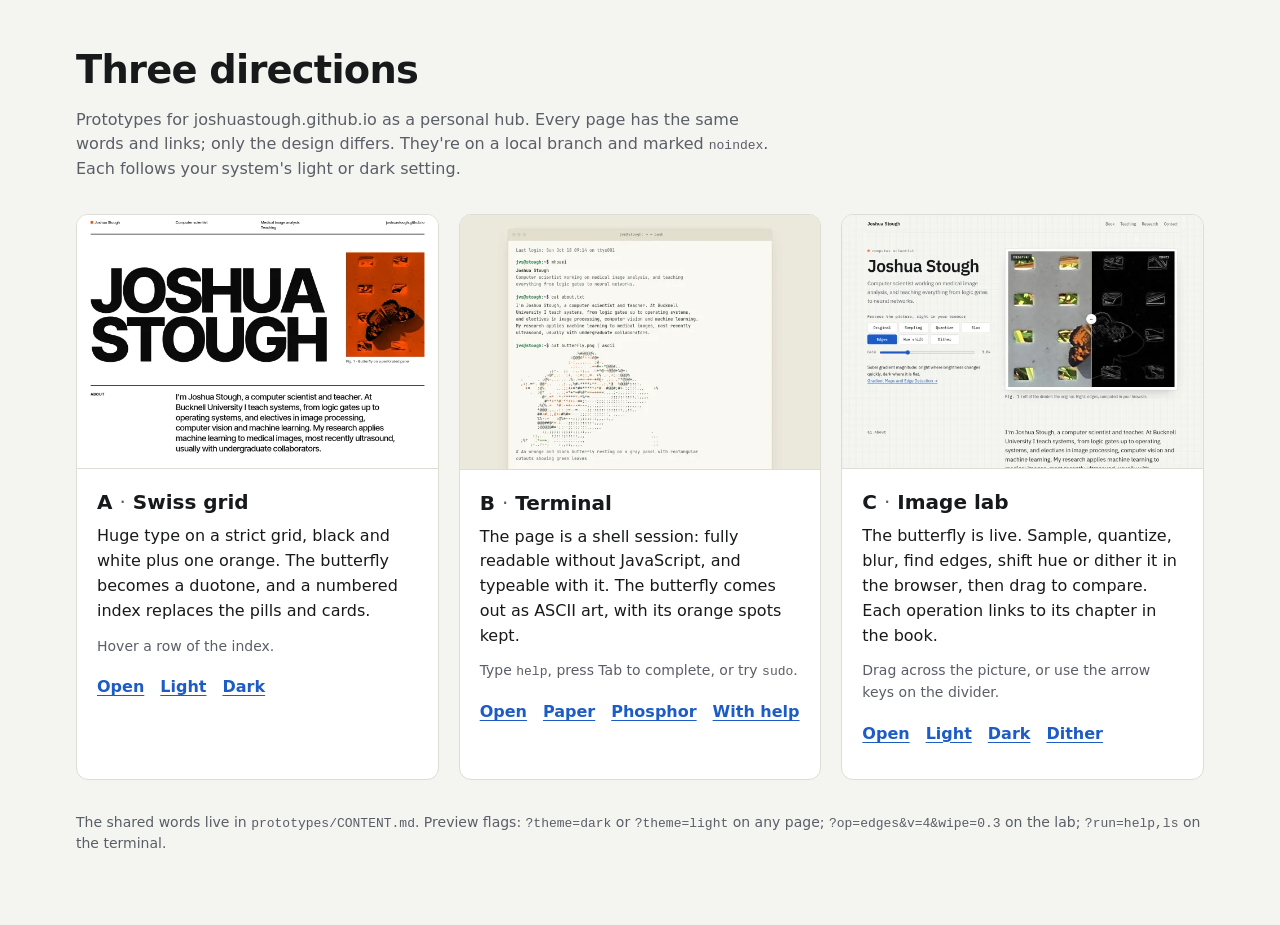
==== prototypes/index.html @ be89cff1 "Prototype three designs for a personal hub (Swiss, terminal, image lab) prototypes/ holds three take" ====
<!doctype html>
<html lang="en">

<head>
  <meta charset="utf-8">
  <meta name="viewport" content="width=device-width, initial-scale=1">
  <meta name="robots" content="noindex">
  <title>Three Directions</title>
  <meta name="description" content="Three design prototypes for joshuastough.github.io.">
  <link rel="icon"
    href="data:image/svg+xml,<svg xmlns='http://www.w3.org/2000/svg' viewBox='0 0 100 100'><text y='.9em' font-size='90'>🦋</text></svg>">
  <script>
    (function () {
      var t = new URLSearchParams(location.search).get('theme');
      if (t === 'dark' || t === 'light') document.documentElement.dataset.theme = t;
    })();
  </script>
  <style>
    :root {
      --bg: #f4f4f1;
      --card: #ffffff;
      --ink: #18191b;
      --muted: #5a5e66;
      --line: #dddcd5;
      --accent: #1d5bc6;
      color-scheme: light;
    }

    @media (prefers-color-scheme: dark) {
      :root:not([data-theme="light"]) {
        --bg: #111214;
        --card: #1a1c1f;
        --ink: #eceef0;
        --muted: #a0a6ae;
        --line: #2d3136;
        --accent: #86b4ff;
        color-scheme: dark;
      }
    }

    :root[data-theme="dark"] {
      --bg: #111214;
      --card: #1a1c1f;
      --ink: #eceef0;
      --muted: #a0a6ae;
      --line: #2d3136;
      --accent: #86b4ff;
      color-scheme: dark;
    }

    * {
      box-sizing: border-box;
    }

    body {
      margin: 0;
      background: var(--bg);
      color: var(--ink);
      font: 400 16px/1.55 system-ui, -apple-system, "Segoe UI", Roboto, sans-serif;
    }

    a {
      color: var(--accent);
      text-underline-offset: 3px;
    }

    .wrap {
      max-width: 1160px;
      margin: 0 auto;
      padding: 40px 16px 56px;
    }

    h1 {
      margin: 0 0 8px;
      font-size: clamp(1.8rem, 4vw, 2.4rem);
      letter-spacing: -0.02em;
    }

    .intro {
      max-width: 44em;
      margin: 0 0 32px;
      color: var(--muted);
    }

    .cards {
      display: grid;
      grid-template-columns: repeat(auto-fit, minmax(300px, 1fr));
      gap: 20px;
      margin: 0;
      padding: 0;
      list-style: none;
    }

    .card {
      display: flex;
      flex-direction: column;
      background: var(--card);
      border: 1px solid var(--line);
      border-radius: 12px;
      overflow: hidden;
    }

    .thumb {
      display: block;
      aspect-ratio: 1280 / 900;
      border-bottom: 1px solid var(--line);
      background: var(--bg);
    }

    .thumb img {
      display: block;
      width: 100%;
      height: 100%;
      object-fit: cover;
    }

    .t-dark {
      display: none !important;
    }

    @media (prefers-color-scheme: dark) {
      :root:not([data-theme="light"]) .t-light {
        display: none !important;
      }

      :root:not([data-theme="light"]) .t-dark {
        display: block !important;
      }
    }

    :root[data-theme="dark"] .t-light {
      display: none !important;
    }

    :root[data-theme="dark"] .t-dark {
      display: block !important;
    }

    .body {
      display: flex;
      flex: 1;
      flex-direction: column;
      padding: 18px 20px 20px;
    }

    .card h2 {
      margin: 0 0 6px;
      font-size: 1.25rem;
    }

    .card h2 span {
      color: var(--muted);
      font-weight: 500;
    }

    .card p {
      margin: 0 0 12px;
    }

    .try {
      color: var(--muted);
      font-size: 14px;
    }

    code {
      font: 13px/1.4 ui-monospace, Menlo, Consolas, monospace;
    }

    .links {
      display: flex;
      flex-wrap: wrap;
      gap: 8px 16px;
      margin-top: auto;
      padding-top: 6px;
      font-weight: 600;
    }

    .note {
      margin-top: 32px;
      color: var(--muted);
      font-size: 14px;
    }
  </style>
</head>

<body>
  <main class="wrap">
    <h1>Three directions</h1>
    <p class="intro">Prototypes for joshuastough.github.io as a personal hub. Every page has the same words and links;
      only the design differs. They're on a local branch and marked <code>noindex</code>. Each follows your system's
      light or dark setting.</p>

    <ul class="cards">
      <li class="card">
        <a class="thumb" href="swiss.html" tabindex="-1" aria-hidden="true">
          <img class="t-light" src="thumbs/swiss_light.webp" width="640" height="450" alt="">
          <img class="t-dark" src="thumbs/swiss_dark.webp" width="640" height="450" alt="" loading="lazy">
        </a>
        <div class="body">
          <h2>A <span>&middot;</span> Swiss grid</h2>
          <p>Huge type on a strict grid, black and white plus one orange. The butterfly becomes a duotone, and a
            numbered index replaces the pills and cards.</p>
          <p class="try">Hover a row of the index.</p>
          <p class="links"><a href="swiss.html">Open</a><a href="swiss.html?theme=light">Light</a><a
              href="swiss.html?theme=dark">Dark</a></p>
        </div>
      </li>
      <li class="card">
        <a class="thumb" href="terminal.html" tabindex="-1" aria-hidden="true">
          <img class="t-light" src="thumbs/terminal_light.webp" width="640" height="450" alt="">
          <img class="t-dark" src="thumbs/terminal_dark.webp" width="640" height="450" alt="" loading="lazy">
        </a>
        <div class="body">
          <h2>B <span>&middot;</span> Terminal</h2>
          <p>The page is a shell session: fully readable without JavaScript, and typeable with it. The butterfly comes
            out as ASCII art, with its orange spots kept.</p>
          <p class="try">Type <code>help</code>, press Tab to complete, or try <code>sudo</code>.</p>
          <p class="links"><a href="terminal.html">Open</a><a href="terminal.html?theme=light">Paper</a><a
              href="terminal.html?theme=dark">Phosphor</a><a href="terminal.html?run=help">With help</a></p>
        </div>
      </li>
      <li class="card">
        <a class="thumb" href="lab.html" tabindex="-1" aria-hidden="true">
          <img class="t-light" src="thumbs/lab_light.webp" width="640" height="450" alt="">
          <img class="t-dark" src="thumbs/lab_dark.webp" width="640" height="450" alt="" loading="lazy">
        </a>
        <div class="body">
          <h2>C <span>&middot;</span> Image lab</h2>
          <p>The butterfly is live. Sample, quantize, blur, find edges, shift hue or dither it in the browser, then
            drag to compare. Each operation links to its chapter in the book.</p>
          <p class="try">Drag across the picture, or use the arrow keys on the divider.</p>
          <p class="links"><a href="lab.html">Open</a><a href="lab.html?theme=light">Light</a><a
              href="lab.html?theme=dark">Dark</a><a href="lab.html?op=dither">Dither</a></p>
        </div>
      </li>
    </ul>

    <p class="note">The shared words live in <code>prototypes/CONTENT.md</code>. Preview flags: <code>?theme=dark</code>
      or <code>?theme=light</code> on any page; <code>?op=edges&amp;v=4&amp;wipe=0.3</code> on the lab;
      <code>?run=help,ls</code> on the terminal.</p>
  </main>
</body>

</html>
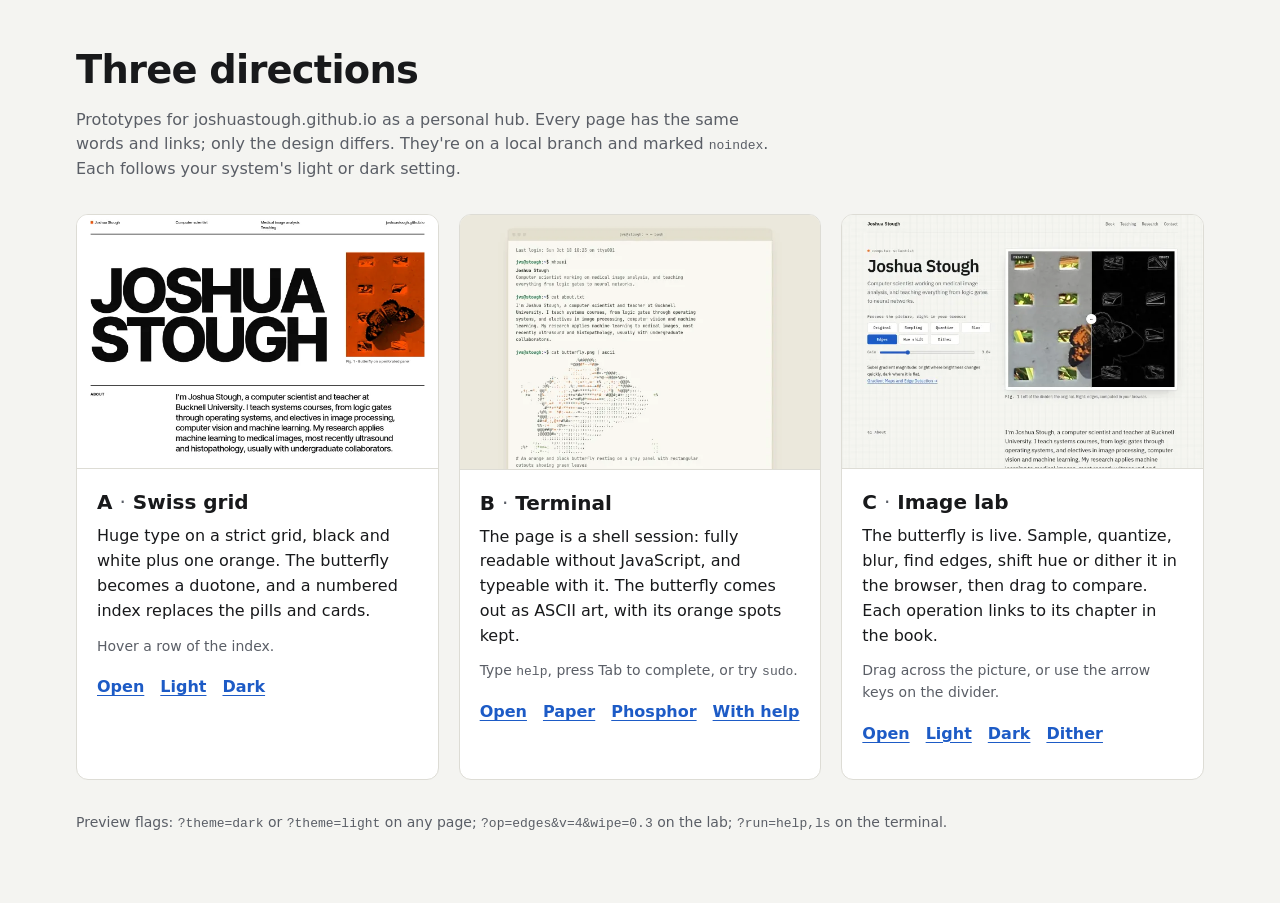
==== commit 505143bc: "Lab blurb: "Working in"; drop CONTENT.md now that the lab is the design The shared-content file only" ====
--- a/prototypes/index.html
+++ b/prototypes/index.html
@@ -235,7 +235,7 @@
       </li>
     </ul>
 
-    <p class="note">The shared words live in <code>prototypes/CONTENT.md</code>. Preview flags: <code>?theme=dark</code>
+    <p class="note">Preview flags: <code>?theme=dark</code>
       or <code>?theme=light</code> on any page; <code>?op=edges&amp;v=4&amp;wipe=0.3</code> on the lab;
       <code>?run=help,ls</code> on the terminal.</p>
   </main>
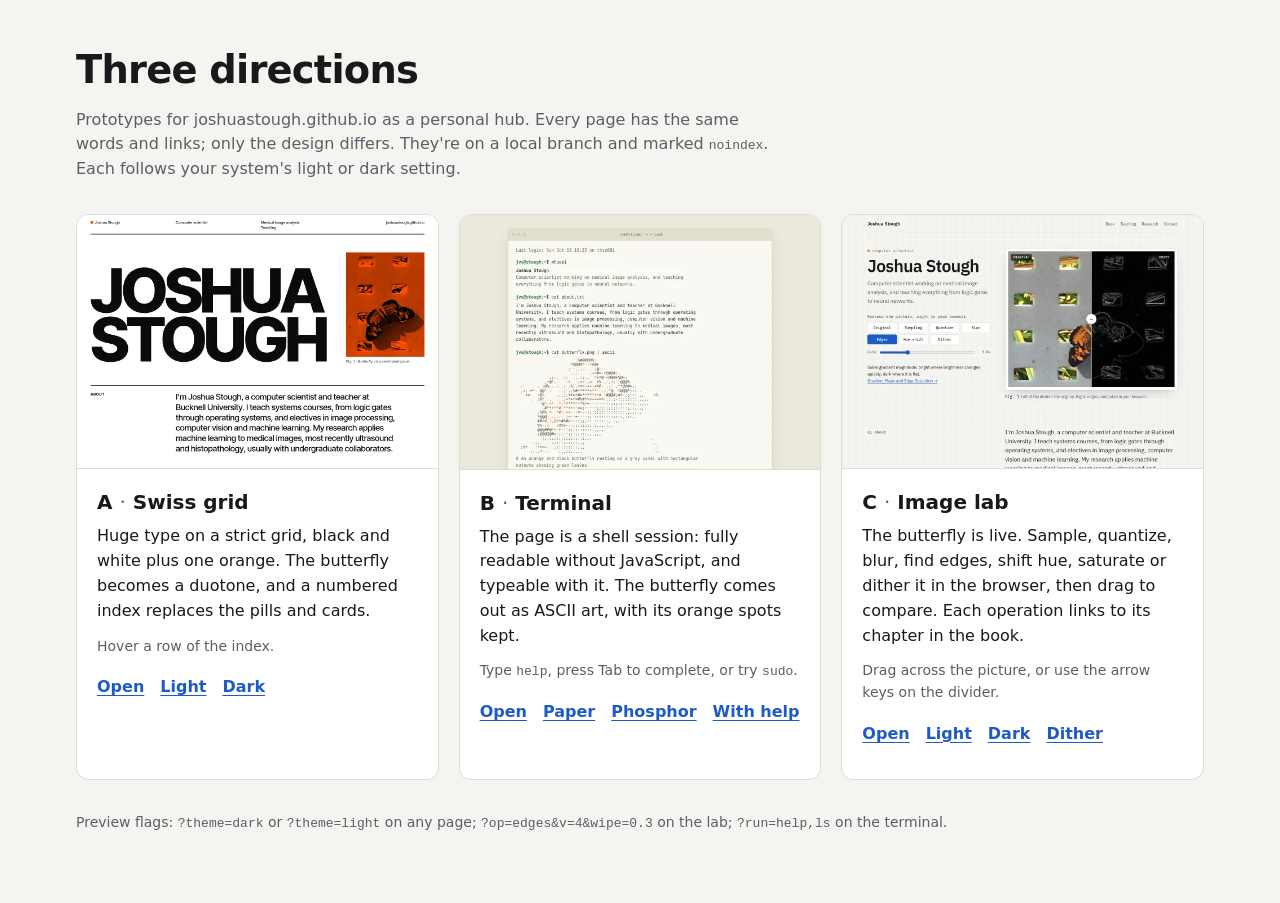
==== commit 557f7d95: "Lab: Saturation operation; Dither runs from very coarse to very fine - Saturation (between Hue shift" ====
--- a/prototypes/index.html
+++ b/prototypes/index.html
@@ -226,7 +226,7 @@
         </a>
         <div class="body">
           <h2>C <span>&middot;</span> Image lab</h2>
-          <p>The butterfly is live. Sample, quantize, blur, find edges, shift hue or dither it in the browser, then
+          <p>The butterfly is live. Sample, quantize, blur, find edges, shift hue, saturate or dither it in the browser, then
             drag to compare. Each operation links to its chapter in the book.</p>
           <p class="try">Drag across the picture, or use the arrow keys on the divider.</p>
           <p class="links"><a href="lab.html">Open</a><a href="lab.html?theme=light">Light</a><a
